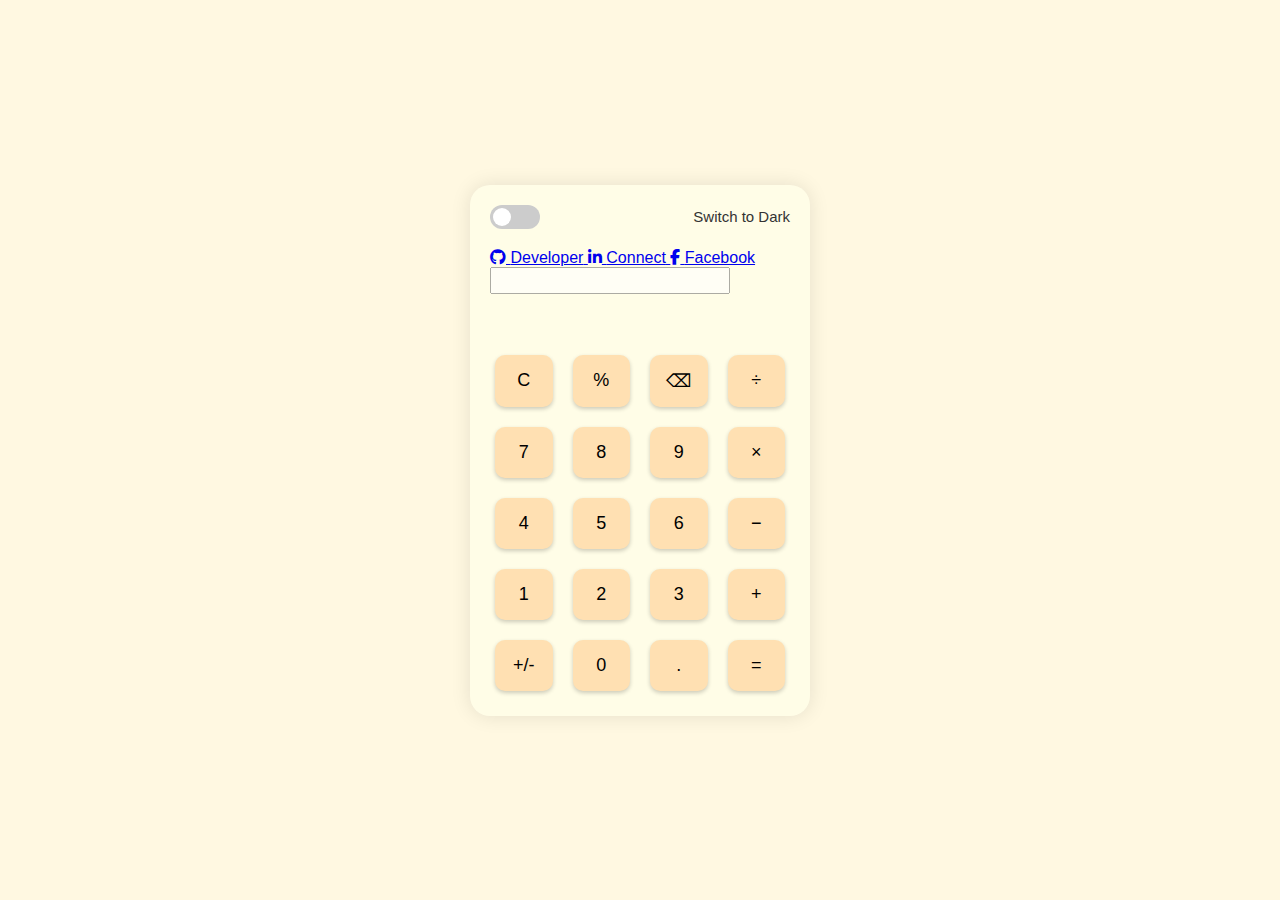
==== index.html @ 002a69a9 "add icon" ====
<!DOCTYPE html>
<html lang="en">
<head>
  <meta charset="UTF-8">
  <link rel="icon" href="assets/GDR.jpg" sizes="32x32" type="image/jpg">
  <link rel="icon" href="assets/GDR.jpg" sizes="64x64" type="image/jpg">
  <title>WebAppCalculator</title>


  <link rel="stylesheet" href="static/style.css">
  <link rel="stylesheet" href="https://cdnjs.cloudflare.com/ajax/libs/font-awesome/6.5.0/css/all.min.css">
  <link rel="stylesheet" href="static/media-btn-style.css">

</head>
<body class="light">
  <div class="calculator">
    <div class="toggle">
      <label class="switch">
        <input type="checkbox" id="modeToggle">
        <span class="slider"></span>
      </label>
      <span id="modeLabel" style="font-size: 15px; padding-left: 5px;">Switch to Dark</span>
    </div>


    <a href="https://github.com/GDR-GlanceCore/WebCalculator" target="_blank" class="fancy-btn github">
      <i class="fab fa-github"></i>
      <span>Developer</span>
    </a>
    <a href="https://www.linkedin.com/in/gregorio-rasonabe-66ab75235/" target="_blank" class="fancy-btn linkedin">
      <i class="fab fa-linkedin-in"></i>
      <span>Connect</span>
    </a>
    <a href="https://www.facebook.com/Gregiefel" target="_blank" class="fancy-btn facebook">
      <i class="fab fa-facebook-f"></i>
      <span>Facebook</span>
    </a>


    <div class="display"><!--<div id="expression" contenteditable="true"></div><div id="answer"></div>-->
        <input type="text" id="expression" maxlength="30" />
        <div id="answer" style="font-size:40px; float: right;"></div>
    </div><br /><br />

    <div class="buttons">
      <button class="control" onclick="clearDisplay()">C</button>
      <button class="operator" onclick="inputSymbol('%')">%</button>
      <button onclick="backspace()">⌫</button>
      <button class="operator" onclick="inputSymbol('/')">÷</button>

      <button onclick="inputSymbol('7')">7</button>
      <button onclick="inputSymbol('8')">8</button>
      <button onclick="inputSymbol('9')">9</button>
      <button class="operator" onclick="inputSymbol('*')">×</button>

      <button onclick="inputSymbol('4')">4</button>
      <button onclick="inputSymbol('5')">5</button>
      <button onclick="inputSymbol('6')">6</button>
      <button class="operator" onclick="inputSymbol('-')">−</button>

      <button onclick="inputSymbol('1')">1</button>
      <button onclick="inputSymbol('2')">2</button>
      <button onclick="inputSymbol('3')">3</button>
      <button class="operator" onclick="inputSymbol('+')">+</button>

      <button onclick="toggleSign()">+/-</button>
      <button onclick="inputSymbol('0')">0</button>
      <button onclick="inputSymbol('.')">.</button>
      <button class="equal" onclick="calculate()">=</button>
    </div>
  </div>



  <script>
  const toggle    = document.getElementById("modeToggle");
  const body      = document.body;
  const label     = document.getElementById("modeLabel");

  toggle.addEventListener("change", () => {
      body.classList.toggle("dark");
      body.classList.toggle("light");
      label.textContent = body.classList.contains("dark") ? "Switch to Light" : "Switch to Dark";
  });
  </script>


    <script type="text/javascript" src="static/function.js"></script>
</body>
</html>
---- static/style.css ----
body {
    font-family: 'Arial', sans-serif;
    display: flex;
    justify-content: center;
    align-items: center;
    height: 100vh;
    margin: 0;
    transition: background-color 0.3s, color 0.3s;
}

.calculator {
    width: 300px;
    padding: 20px;
    border-radius: 20px;
    box-shadow: 0 0 20px rgba(0, 0, 0, 0.1);
}

.toggle {
    display: flex;
    justify-content: space-between;
    align-items: center;
    margin-bottom: 20px;
}

/* Switch Button */
.switch {
    position: relative;
    display: inline-block;
    width: 50px;
    height: 24px;
}

.switch input {
    opacity: 0;
    width: 0;
    height: 0;
}

.slider {
    position: absolute;
    top: 0; left: 0;
    right: 0; bottom: 0;
    background-color: #ccc;
    border-radius: 24px;
    cursor: pointer;
    transition: 0.4s;
}

.slider:before {
    position: absolute;
    content: "";
    height: 18px; width: 18px;
    left: 3px; bottom: 3px;
    background-color: white;
    border-radius: 50%;
    transition: 0.4s;
}

input:checked + .slider {
    background-color: #f39c12;
}

input:checked + .slider:before {
    transform: translateX(26px);
}

/* Light Theme */
body.light {
    background-color: #fff8e1;
    color: #333;
}

body.light .calculator {
    background-color: #fffde7;
}

body.light button {
    background-color: #ffe0b2;
    border: none;
    margin: 5px;
    padding: 15px;
    font-size: 18px;
    border-radius: 10px;
    box-shadow: 0 2px 4px rgba(0,0,0,0.2);
    cursor: pointer;
}

/* Dark Theme */
body.dark {
    background-color: #121212;
    color: #eee;
}

body.dark .calculator {
    background-color: #1f1f1f;
}

body.dark button {
    background-color: #4e342e;
    color: #fff;
    border: none;
    margin: 5px;
    padding: 15px;
    font-size: 18px;
    border-radius: 10px;
    box-shadow: 0 2px 4px rgba(0,0,0,0.2);
    cursor: pointer;
}

/* Shared Button Styles */
.buttons {
    display: grid;
    grid-template-columns: repeat(4, 1fr);
    gap: 10px;
}

.display {
    margin-bottom: 20px;
}

.display #expression {
    font-size: 18px;
    opacity: 0.6;
}

.display #result {
    font-size: 32px;
    font-weight: bold;
}
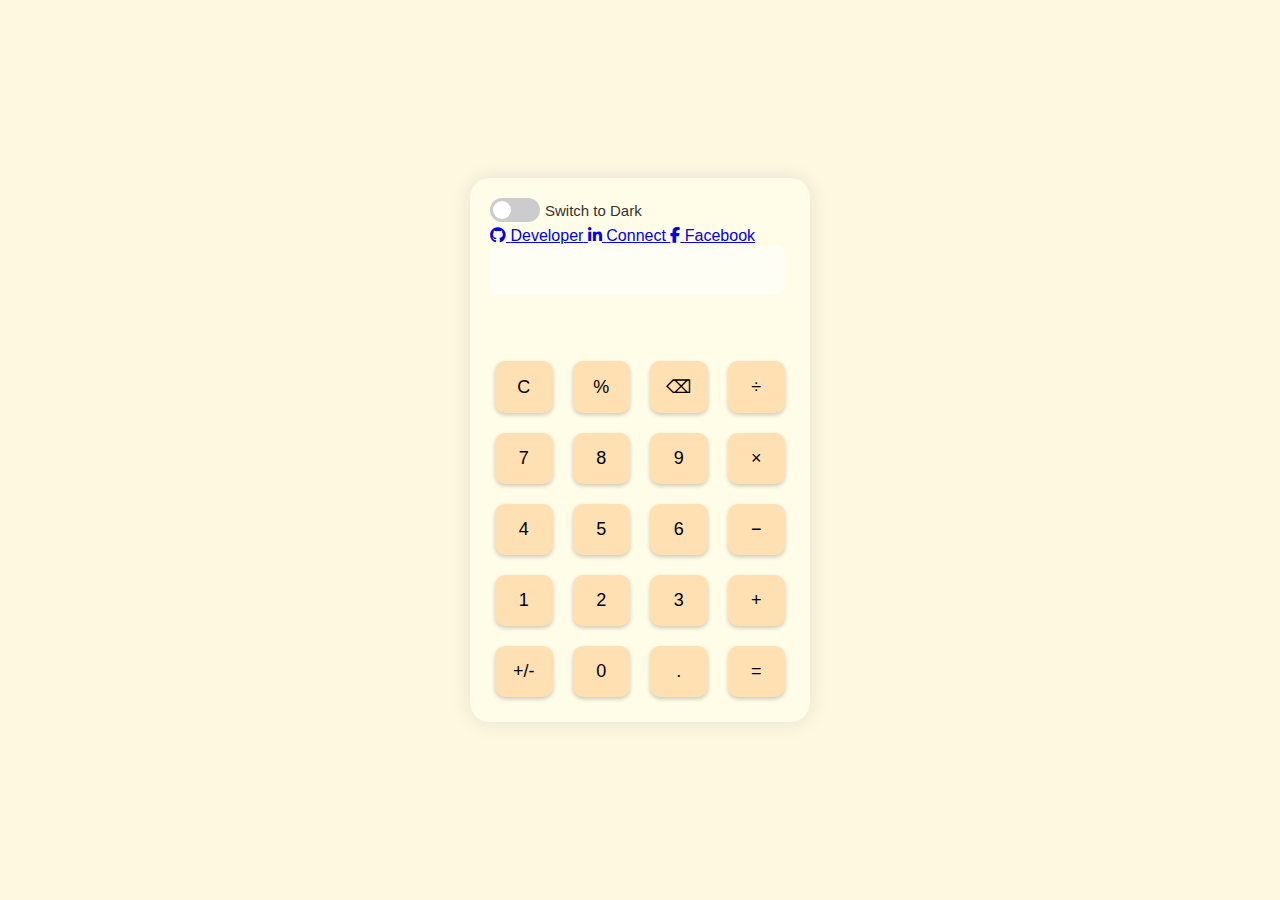
==== commit 1db0eeef: "1st test  responsive" ====
--- a/index.html
+++ b/index.html
@@ -2,8 +2,12 @@
 <html lang="en">
 <head>
   <meta charset="UTF-8">
+  <meta name="viewport" content="width=device-width, initial-scale=1.0">
+
+
   <link rel="icon" href="assets/GDR.jpg" sizes="32x32" type="image/jpg">
   <link rel="icon" href="assets/GDR.jpg" sizes="64x64" type="image/jpg">
+  
   <title>WebAppCalculator</title>
 
 
--- a/static/style.css
+++ b/static/style.css
@@ -1,3 +1,9 @@
+* {
+  margin: 0;
+  padding: 0;
+  
+  }
+  
 body {
     font-family: 'Arial', sans-serif;
     display: flex;
@@ -17,9 +23,9 @@
 
 .toggle {
     display: flex;
-    justify-content: space-between;
+    /*justify-content: space-between;*/
     align-items: center;
-    margin-bottom: 20px;
+    margin-bottom: 5px;
 }
 
 /* Switch Button */
@@ -127,3 +133,16 @@
     font-size: 32px;
     font-weight: bold;
 }
+
+/* Input text box Styles */
+#expression {
+    width: 95%;
+    font-size: 24px;
+    height: 40px;
+    text-align: right;
+    margin-bottom: 5px;
+    padding: 5px;
+    opacity: 0%;
+    border: none;
+    border-radius: 10px;
+}